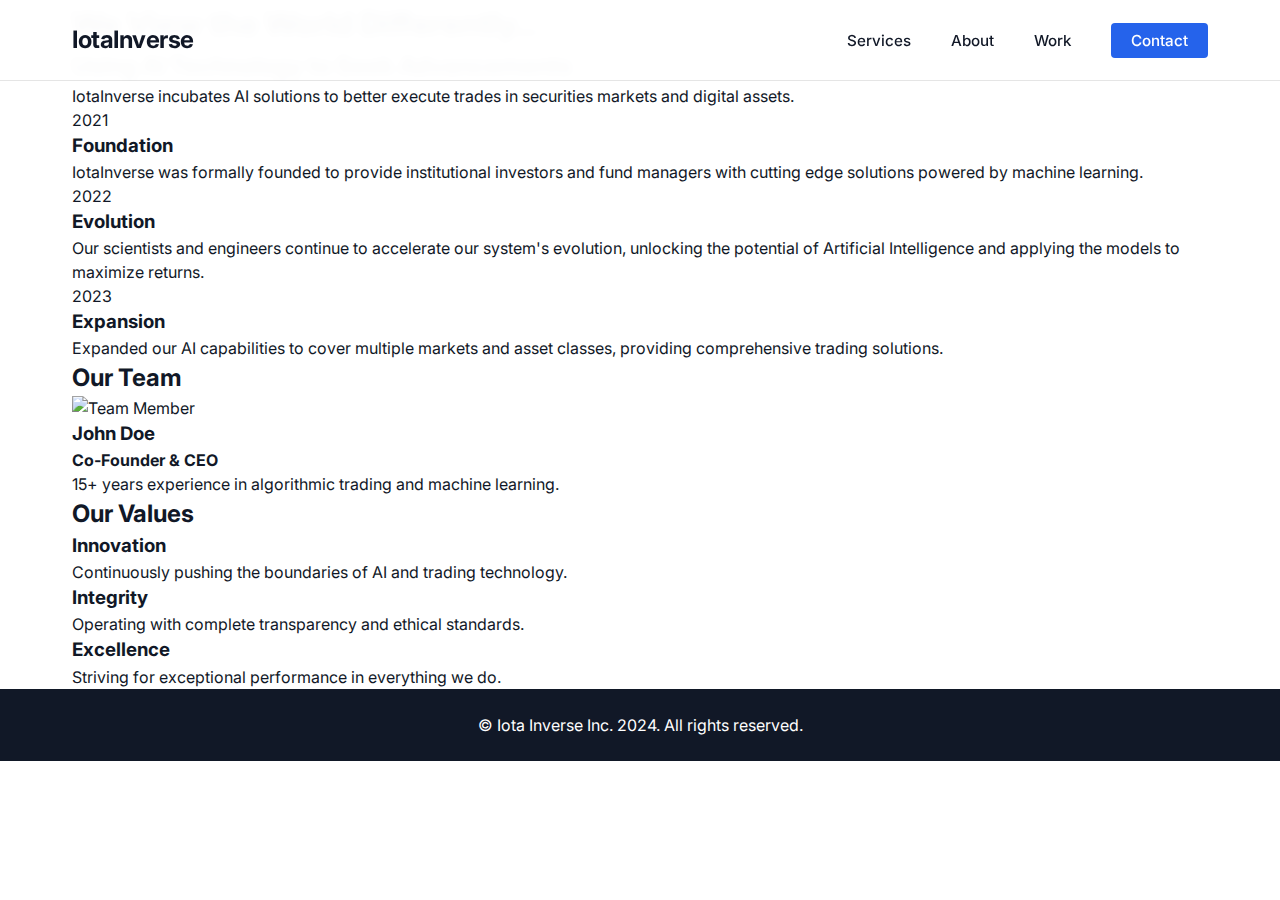
==== about.html @ 5fd57e39 "Create about.html" ====
<!DOCTYPE html>
<html lang="en">
<head>
    <meta charset="UTF-8">
    <meta name="viewport" content="width=device-width, initial-scale=1.0">
    <title>About - IotaInverse</title>
    <link rel="stylesheet" href="styles.css">
    <link href="https://fonts.googleapis.com/css2?family=Inter:wght@400;500;600;700&display=swap" rel="stylesheet">
</head>
<body>
    <!-- Same navbar as index.html -->
    <nav class="navbar">
        <div class="container">
            <a href="/" class="logo">IotaInverse</a>
            <ul class="nav-links">
                <li><a href="#services">Services</a></li>
                <li><a href="/about.html">About</a></li>
                <li><a href="#work">Work</a></li>
                <li><a href="#contact" class="contact-btn">Contact</a></li>
            </ul>
            <button class="mobile-menu-btn">
                <span></span>
                <span></span>
                <span></span>
            </button>
        </div>
    </nav>

    <!-- About Hero Section -->
    <section class="about-hero">
        <div class="container">
            <h1>We View the World Differently...</h1>
            <h2>Using AI Technology to Seek Advancements</h2>
            <p>IotaInverse incubates AI solutions to better execute trades in securities markets and digital assets.</p>
        </div>
    </section>

    <!-- Timeline Section -->
    <section class="timeline">
        <div class="container">
            <div class="timeline-item">
                <div class="year">2021</div>
                <div class="content">
                    <h3>Foundation</h3>
                    <p>IotaInverse was formally founded to provide institutional investors and fund managers with cutting edge solutions powered by machine learning.</p>
                </div>
            </div>
            <div class="timeline-item">
                <div class="year">2022</div>
                <div class="content">
                    <h3>Evolution</h3>
                    <p>Our scientists and engineers continue to accelerate our system's evolution, unlocking the potential of Artificial Intelligence and applying the models to maximize returns.</p>
                </div>
            </div>
            <div class="timeline-item">
                <div class="year">2023</div>
                <div class="content">
                    <h3>Expansion</h3>
                    <p>Expanded our AI capabilities to cover multiple markets and asset classes, providing comprehensive trading solutions.</p>
                </div>
            </div>
        </div>
    </section>

    <!-- Team Section -->
    <section class="team">
        <div class="container">
            <h2>Our Team</h2>
            <div class="team-grid">
                <div class="team-member">
                    <div class="member-image">
                        <img src="pics/team1.jpg" alt="Team Member">
                    </div>
                    <h3>John Doe</h3>
                    <h4>Co-Founder & CEO</h4>
                    <p>15+ years experience in algorithmic trading and machine learning.</p>
                </div>
                <!-- Add more team members as needed -->
            </div>
        </div>
    </section>

    <!-- Values Section -->
    <section class="values">
        <div class="container">
            <h2>Our Values</h2>
            <div class="values-grid">
                <div class="value-card">
                    <h3>Innovation</h3>
                    <p>Continuously pushing the boundaries of AI and trading technology.</p>
                </div>
                <div class="value-card">
                    <h3>Integrity</h3>
                    <p>Operating with complete transparency and ethical standards.</p>
                </div>
                <div class="value-card">
                    <h3>Excellence</h3>
                    <p>Striving for exceptional performance in everything we do.</p>
                </div>
            </div>
        </div>
    </section>

    <!-- Same footer as index.html -->
    <footer>
        <div class="container">
            <p>&copy; Iota Inverse Inc. 2024. All rights reserved.</p>
        </div>
    </footer>
</body>
</html>
---- styles.css ----
/* Base styles */
:root {
    --primary-color: #2563eb;
    --secondary-color: #1e40af;
    --text-dark: #111827;
    --text-light: #6b7280;
    --background-light: #f3f4f6;
    --white: #ffffff;
}

* {
    margin: 0;
    padding: 0;
    box-sizing: border-box;
}

body {
    font-family: 'Inter', sans-serif;
    line-height: 1.5;
    color: var(--text-dark);
}

.container {
    max-width: 1200px;
    margin: 0 auto;
    padding: 0 2rem;
}

/* Navbar Styles */
.navbar {
    position: fixed;
    top: 0;
    left: 0;
    width: 100%;
    background: rgba(255, 255, 255, 0.98);
    backdrop-filter: blur(5px);
    z-index: 1000;
    border-bottom: 1px solid rgba(0, 0, 0, 0.1);
}

.navbar .container {
    display: flex;
    justify-content: space-between;
    align-items: center;
    height: 80px;
}

.logo {
    font-size: 1.5rem;
    font-weight: 700;
    color: var(--text-dark);
    text-decoration: none;
    letter-spacing: -0.5px;
}

.nav-links {
    display: flex;
    gap: 2.5rem;
    list-style: none;
}

.nav-links a {
    text-decoration: none;
    color: var(--text-dark);
    font-weight: 500;
    font-size: 0.95rem;
    transition: color 0.3s ease;
}

.nav-links a:hover {
    color: var(--primary-color);
}

.contact-btn {
    padding: 0.5rem 1.25rem;
    background: var(--primary-color);
    color: var(--white) !important;
    border-radius: 4px;
    transition: background-color 0.3s ease !important;
}

.contact-btn:hover {
    background: var(--secondary-color);
    color: var(--white) !important;
}

/* Hero Section */
.hero {
    padding: 160px 0 100px;
    background: linear-gradient(
        to bottom right,
        rgba(37, 99, 235, 0.1),
        rgba(30, 64, 175, 0.1)
    );
    overflow: hidden;
    position: relative;
}

.hero-split {
    position: relative;
    z-index: 2;
}

.hero-content {
    flex: 1;
    max-width: 50%;
    position: relative;
}

.hero-image {
    position: absolute;
    right: 0;
    top: 0;
    width: 50%;
    height: 100%;
    z-index: 1;
}

.analytics-image {
    width: 100%;
    height: 100%;
    object-fit: cover;
    object-position: center;
}

.hero::after {
    content: '';
    position: absolute;
    top: 0;
    left: 50%;
    right: 0;
    bottom: 0;
    background: linear-gradient(
        to right,
        rgba(255, 255, 255, 0.3) 0%,
        rgba(255, 255, 255, 0) 100%
    );
    z-index: 1;
}

.hero h1 {
    font-size: 3.5rem;
    line-height: 1.1;
    margin-bottom: 1.5rem;
    font-weight: 700;
    letter-spacing: -1px;
}

.hero p {
    font-size: 1.25rem;
    color: var(--text-light);
    margin-bottom: 2.5rem;
}

.hero-buttons {
    display: flex;
    gap: 1rem;
}

.primary-btn {
    padding: 0.875rem 1.75rem;
    background: var(--primary-color);
    color: var(--white);
    text-decoration: none;
    border-radius: 4px;
    font-weight: 500;
    transition: background-color 0.3s ease;
}

.primary-btn:hover {
    background: var(--secondary-color);
}

.secondary-btn {
    padding: 0.875rem 1.75rem;
    background: var(--white);
    color: var(--text-dark);
    text-decoration: none;
    border-radius: 4px;
    font-weight: 500;
    border: 1px solid rgba(0, 0, 0, 0.1);
    transition: background-color 0.3s ease;
}

.secondary-btn:hover {
    background: var(--background-light);
}

/* Mobile Menu Button */
.mobile-menu-btn {
    display: none;
    background: none;
    border: none;
    cursor: pointer;
    padding: 0.5rem;
}

.mobile-menu-btn span {
    display: block;
    width: 24px;
    height: 2px;
    background: var(--text-dark);
    margin: 4px 0;
    transition: 0.3s;
}

/* Services Section */
.services {
    padding: 80px 0;
    background: var(--white);
}

.services h2 {
    text-align: center;
    margin-bottom: 3rem;
    font-size: 2.5rem;
}

.services-grid {
    display: grid;
    grid-template-columns: repeat(auto-fit, minmax(300px, 1fr));
    gap: 2rem;
    padding: 0 2rem;
}

.service-card {
    background: var(--white);
    padding: 2rem;
    border-radius: 8px;
    box-shadow: 0 4px 6px rgba(0,0,0,0.1);
    transition: transform 0.3s ease;
}

.service-card:hover {
    transform: translateY(-5px);
}

.service-card h3 {
    color: var(--primary-color);
    margin-bottom: 1rem;
}

/* Case Studies Section */
.case-studies {
    padding: 80px 0;
    background: var(--light-bg);
}

.case-study-grid {
    display: grid;
    grid-template-columns: repeat(auto-fit, minmax(300px, 1fr));
    gap: 2rem;
    padding: 0 2rem;
}

.case-study-card {
    background: var(--white);
    border-radius: 8px;
    overflow: hidden;
    box-shadow: 0 4px 6px rgba(0,0,0,0.1);
}

.case-study-card img {
    width: 100%;
    height: 200px;
    object-fit: cover;
}

.case-study-card h3 {
    padding: 1.5rem 1.5rem 0.5rem;
}

.case-study-card p {
    padding: 0 1.5rem 1.5rem;
}

.case-study-card a {
    display: inline-block;
    padding: 0 1.5rem 1.5rem;
    color: var(--primary-color);
    text-decoration: none;
}

/* Tech Stack Section */
.tech-stack {
    padding: 80px 0;
    background: var(--white);
    text-align: center;
}

.tech-icons {
    display: grid;
    grid-template-columns: repeat(auto-fit, minmax(100px, 1fr));
    gap: 2rem;
    padding: 2rem;
    max-width: 1000px;
    margin: 0 auto;
}

/* Responsive Design */
@media (max-width: 1024px) {
    .hero {
        min-height: auto;
        padding: 120px 0 60px;
    }

    .hero-split {
        flex-direction: column;
    }

    .hero-content {
        max-width: 100%;
        padding: 2rem;
        text-align: center;
    }

    .hero-image {
        max-width: 100%;
        min-height: 400px;
        position: relative;
    }

    .analytics-image {
        position: relative;
        height: 400px;
    }

    .hero-buttons {
        justify-content: center;
    }
}

@media (max-width: 768px) {
    .nav-links {
        display: none;
    }

    .mobile-menu-btn {
        display: block;
    }

    .hero h1 {
        font-size: 2.5rem;
    }

    .hero p {
        font-size: 1.125rem;
    }

    .hero-buttons {
        flex-direction: column;
    }

    .hero-buttons a {
        text-align: center;
    }

    .services-grid,
    .case-study-grid {
        grid-template-columns: 1fr;
    }

    .hero-image {
        min-height: 300px;
    }

    .analytics-image {
        height: 300px;
    }
}

/* Enhanced Features Section */
.features {
    padding: 80px 0;
    background: var(--white);
}

.features-grid {
    display: grid;
    grid-template-columns: repeat(auto-fit, minmax(250px, 1fr));
    gap: 2rem;
}

.feature-card {
    text-align: center;
    padding: 2rem;
    background: var(--white);
    border-radius: 8px;
    box-shadow: 0 4px 6px rgba(0,0,0,0.1);
    transition: transform 0.3s ease;
}

.feature-card:hover {
    transform: translateY(-5px);
}

.feature-card h3 {
    color: var(--primary-color);
    margin-bottom: 1rem;
    font-size: 1.5rem;
}

/* Performance Section */
.performance {
    padding: 80px 0;
    background: var(--white);
}

.performance h2 {
    text-align: center;
    font-size: 2.5rem;
    margin-bottom: 3rem;
    color: var(--text-dark);
}

.report-container {
    max-width: 1200px;
    margin: 0 auto;
    padding: 0 2rem;
}

.report-image {
    width: 100%;
    height: auto;
    border-radius: 8px;
    box-shadow: 0 4px 20px rgba(0, 0, 0, 0.1);
}

/* Contact Form */
.contact {
    padding: 80px 0;
    background: var(--white);
}

.contact-form {
    max-width: 600px;
    margin: 0 auto;
}

.form-group {
    margin-bottom: 1.5rem;
}

.form-group label {
    display: block;
    margin-bottom: 0.5rem;
    color: var(--text-dark);
    font-weight: 500;
}

.form-group input,
.form-group textarea {
    width: 100%;
    padding: 0.75rem;
    border: 1px solid #ddd;
    border-radius: 4px;
    font-family: inherit;
}

.submit-btn {
    background: var(--primary-color);
    color: var(--white);
    border: none;
    padding: 1rem 2rem;
    border-radius: 4px;
    cursor: pointer;
    font-size: 1rem;
    transition: background-color 0.3s ease;
}

.submit-btn:hover {
    background: var(--secondary-color);
}

/* Footer */
footer {
    background: var(--text-dark);
    color: var(--white);
    padding: 1.5rem 0;
    text-align: center;
}

/* Logo Styles */
.logo img {
    height: 40px;
    width: auto;
}

/* Advantages Section */
.advantages {
    padding: 80px 0;
    background: var(--white);
}

.advantages-grid {
    display: grid;
    grid-template-columns: repeat(auto-fit, minmax(300px, 1fr));
    gap: 2rem;
}

.advantage-card {
    padding: 2rem;
    background: var(--light-bg);
    border-radius: 8px;
    transition: transform 0.3s ease;
}

.advantage-card:hover {
    transform: translateY(-5px);
}

.advantage-card h3 {
    color: var(--primary-color);
    margin-bottom: 1rem;
}

/* Form feedback states */
.form-group input:valid,
.form-group textarea:valid {
    border-color: #4ade80;
}

.form-group input:invalid:not(:placeholder-shown),
.form-group textarea:invalid:not(:placeholder-shown) {
    border-color: #ef4444;
}

.submit-btn:disabled {
    opacity: 0.7;
    cursor: not-allowed;
}

/* Add loading animation for button */
@keyframes loading {
    0% { opacity: 1; }
    50% { opacity: 0.5; }
    100% { opacity: 1; }
}

.submit-btn:disabled {
    animation: loading 1.5s infinite;
}

/* Add smooth scrolling */
html {
    scroll-behavior: smooth;
}

/* Responsive adjustments */
@media (max-width: 768px) {
    .performance {
        padding: 60px 0;
    }

    .performance h2 {
        font-size: 2rem;
        margin-bottom: 2rem;
    }

    .report-container {
        padding: 0 1rem;
    }
}
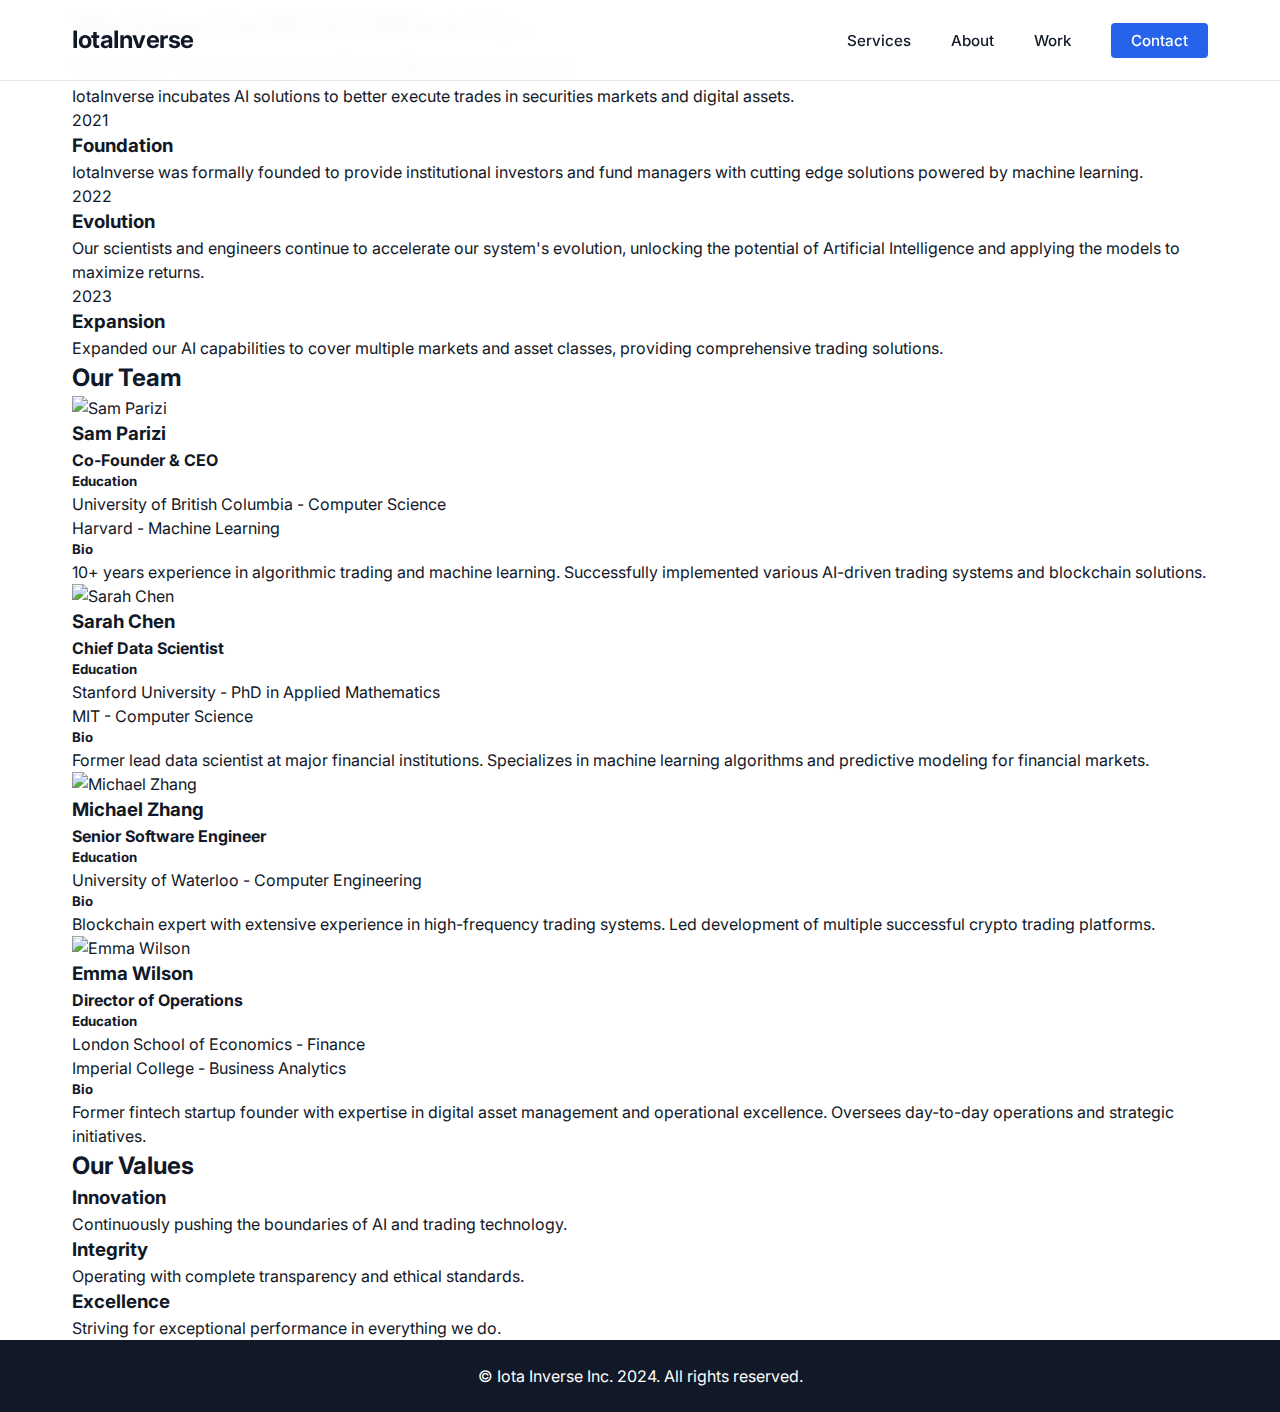
==== commit 91212190: "Update about.html" ====
--- a/about.html
+++ b/about.html
@@ -11,12 +11,12 @@
     <!-- Same navbar as index.html -->
     <nav class="navbar">
         <div class="container">
-            <a href="/" class="logo">IotaInverse</a>
+            <a href="index.html" class="logo">IotaInverse</a>
             <ul class="nav-links">
-                <li><a href="#services">Services</a></li>
-                <li><a href="/about.html">About</a></li>
-                <li><a href="#work">Work</a></li>
-                <li><a href="#contact" class="contact-btn">Contact</a></li>
+                <li><a href="index.html#services">Services</a></li>
+                <li><a href="about.html">About</a></li>
+                <li><a href="index.html#work">Work</a></li>
+                <li><a href="index.html#contact" class="contact-btn">Contact</a></li>
             </ul>
             <button class="mobile-menu-btn">
                 <span></span>
@@ -69,13 +69,62 @@
             <div class="team-grid">
                 <div class="team-member">
                     <div class="member-image">
-                        <img src="pics/team1.jpg" alt="Team Member">
+                        <img src="pics/team1.jpg" alt="Sam Parizi">
                     </div>
-                    <h3>John Doe</h3>
+                    <h3>Sam Parizi</h3>
                     <h4>Co-Founder & CEO</h4>
-                    <p>15+ years experience in algorithmic trading and machine learning.</p>
+                    <div class="member-details">
+                        <h5>Education</h5>
+                        <p>University of British Columbia - Computer Science</p>
+                        <p>Harvard - Machine Learning</p>
+                        <h5>Bio</h5>
+                        <p>10+ years experience in algorithmic trading and machine learning. Successfully implemented various AI-driven trading systems and blockchain solutions.</p>
+                    </div>
                 </div>
-                <!-- Add more team members as needed -->
+
+                <div class="team-member">
+                    <div class="member-image">
+                        <img src="pics/team2.jpg" alt="Sarah Chen">
+                    </div>
+                    <h3>Sarah Chen</h3>
+                    <h4>Chief Data Scientist</h4>
+                    <div class="member-details">
+                        <h5>Education</h5>
+                        <p>Stanford University - PhD in Applied Mathematics</p>
+                        <p>MIT - Computer Science</p>
+                        <h5>Bio</h5>
+                        <p>Former lead data scientist at major financial institutions. Specializes in machine learning algorithms and predictive modeling for financial markets.</p>
+                    </div>
+                </div>
+
+                <div class="team-member">
+                    <div class="member-image">
+                        <img src="pics/team3.jpg" alt="Michael Zhang">
+                    </div>
+                    <h3>Michael Zhang</h3>
+                    <h4>Senior Software Engineer</h4>
+                    <div class="member-details">
+                        <h5>Education</h5>
+                        <p>University of Waterloo - Computer Engineering</p>
+                        <h5>Bio</h5>
+                        <p>Blockchain expert with extensive experience in high-frequency trading systems. Led development of multiple successful crypto trading platforms.</p>
+                    </div>
+                </div>
+
+                <div class="team-member">
+                    <div class="member-image">
+                        <img src="pics/team4.jpg" alt="Emma Wilson">
+                    </div>
+                    <h3>Emma Wilson</h3>
+                    <h4>Director of Operations</h4>
+                    <div class="member-details">
+                        <h5>Education</h5>
+                        <p>London School of Economics - Finance</p>
+                        <p>Imperial College - Business Analytics</p>
+                        <h5>Bio</h5>
+                        <p>Former fintech startup founder with expertise in digital asset management and operational excellence. Oversees day-to-day operations and strategic initiatives.</p>
+                    </div>
+                </div>
             </div>
         </div>
     </section>
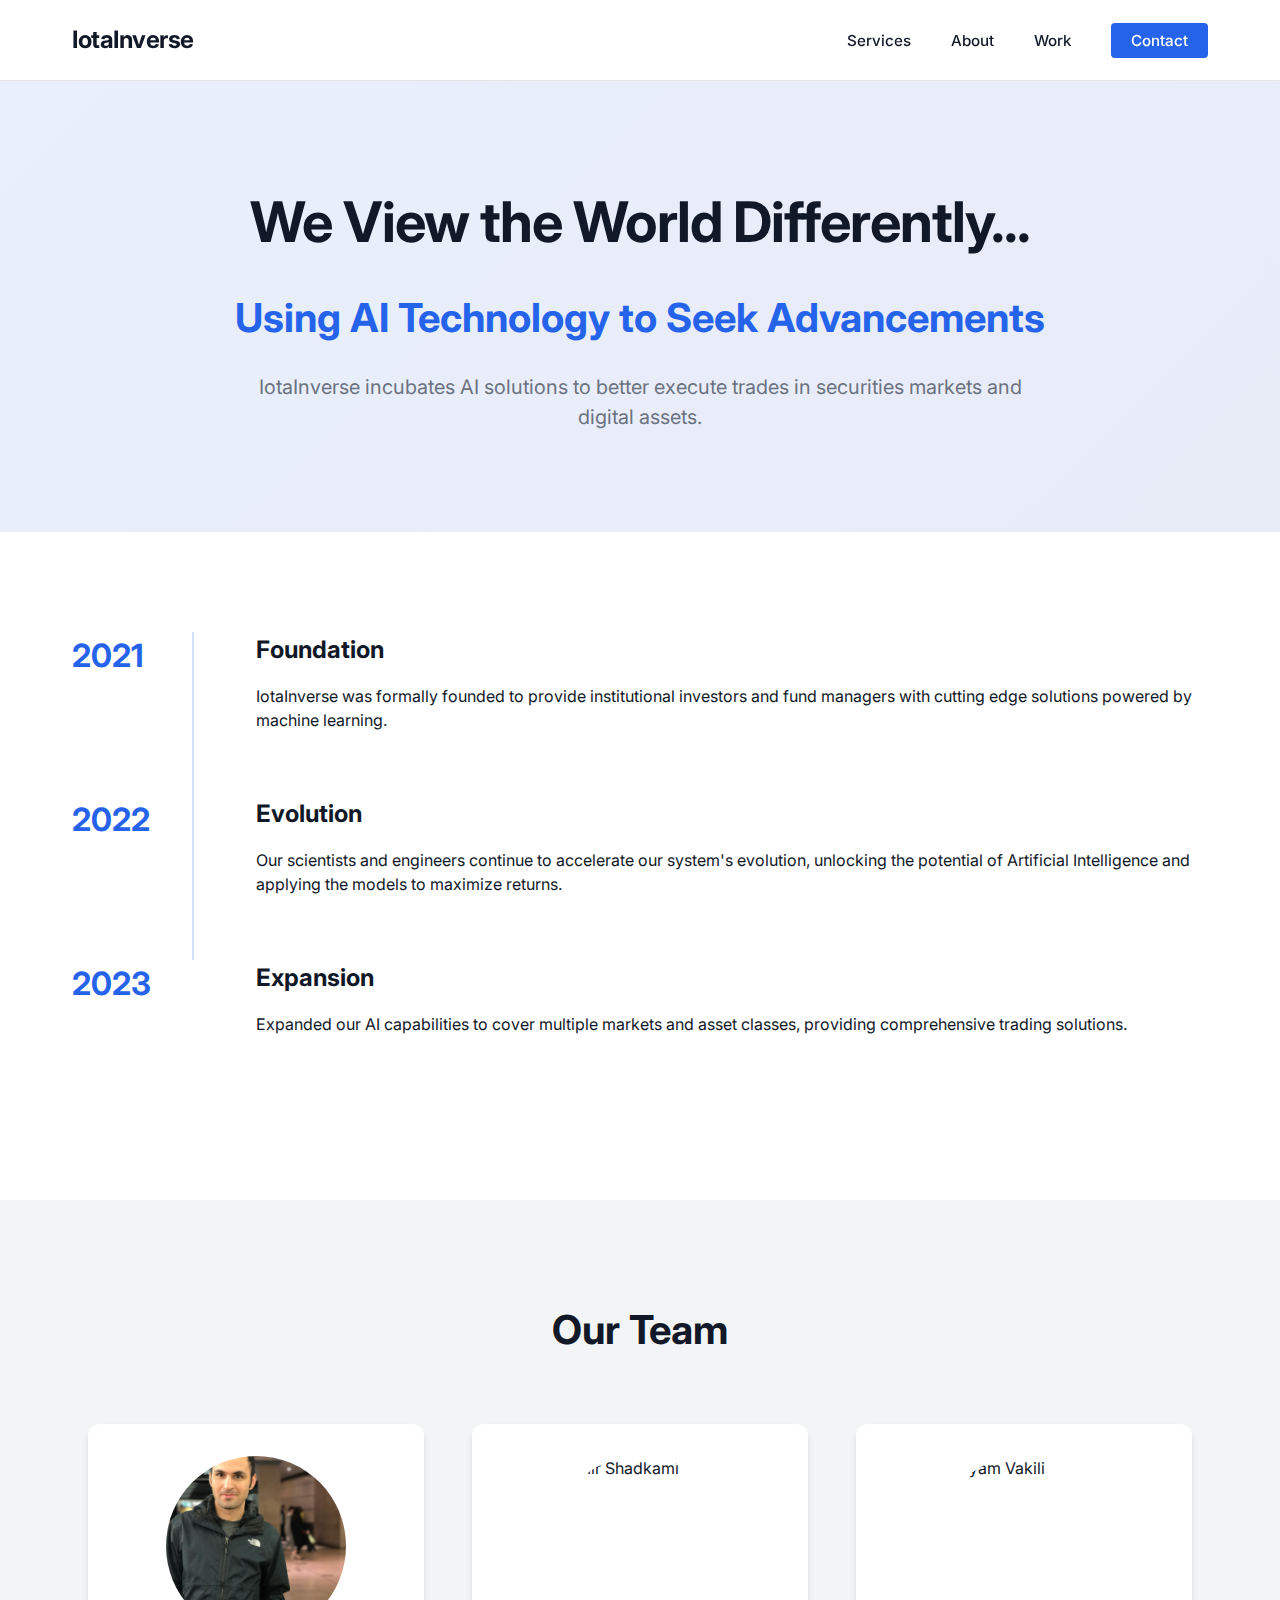
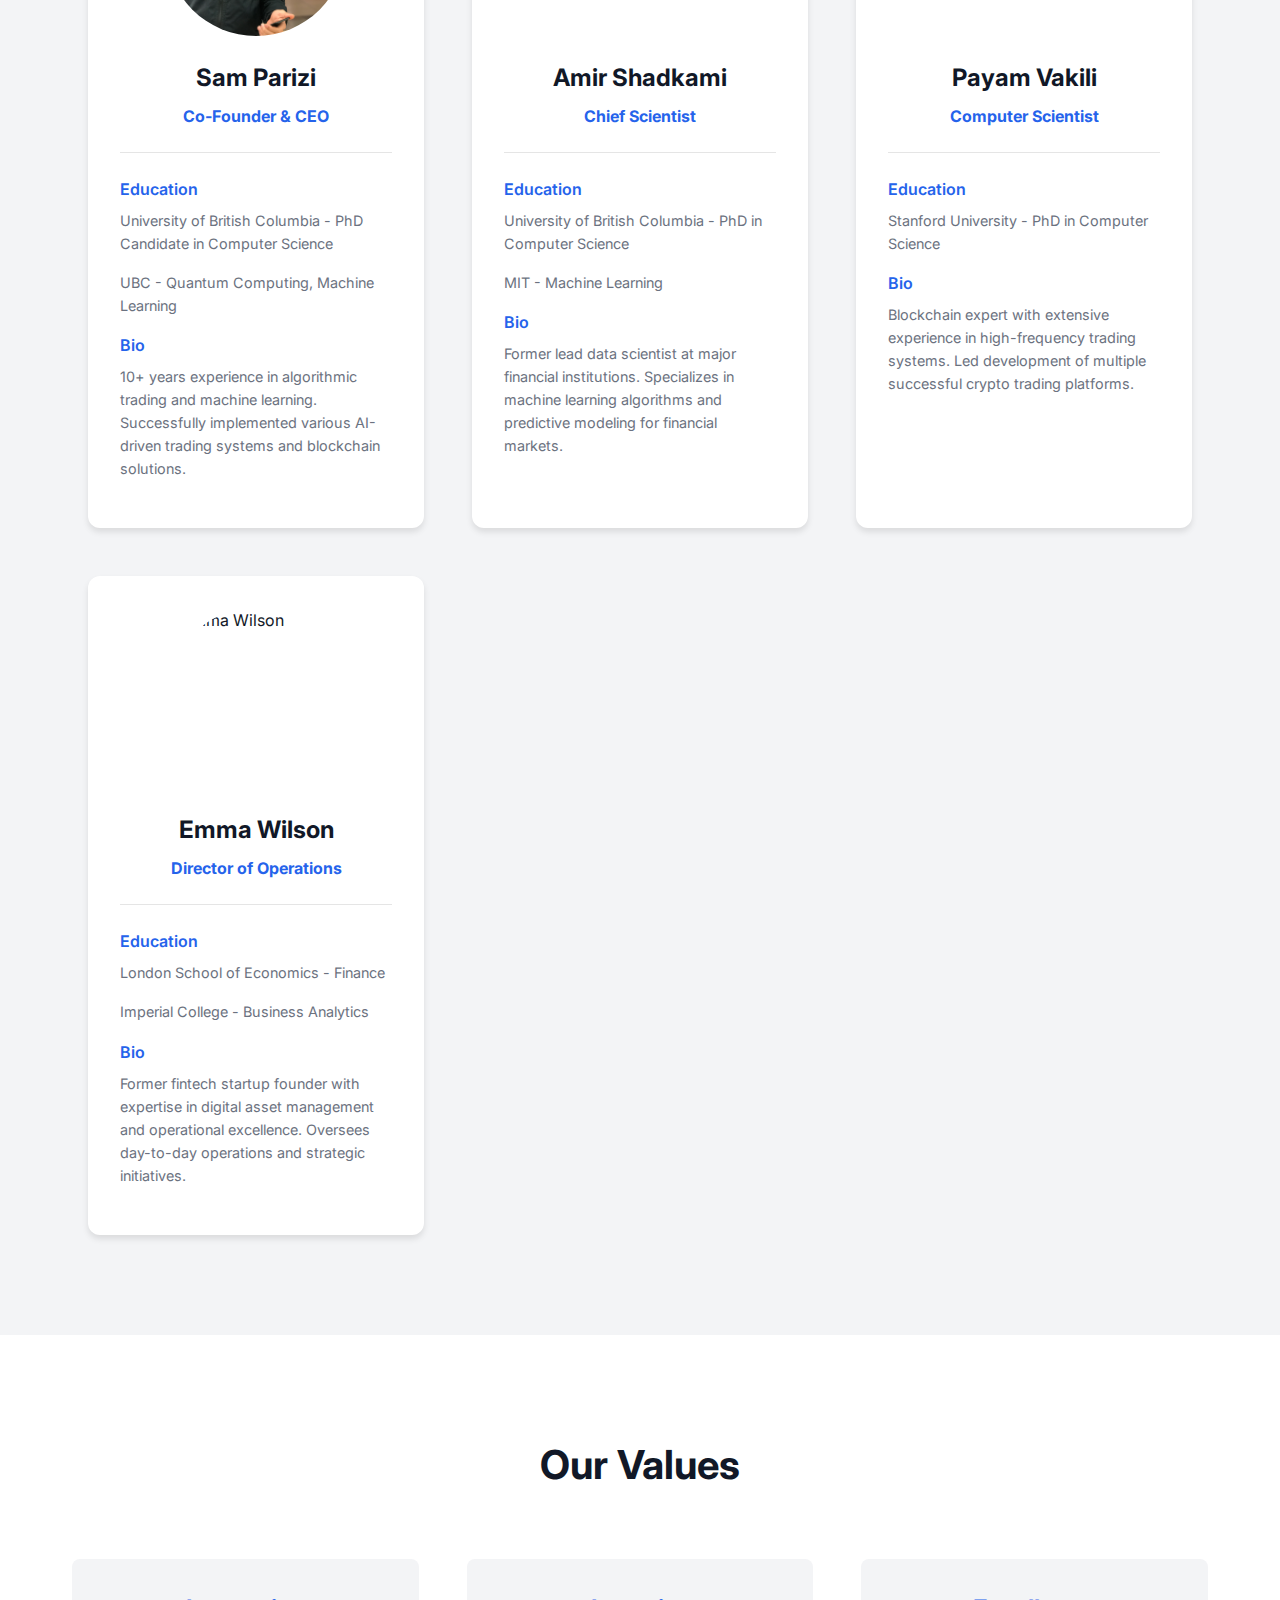
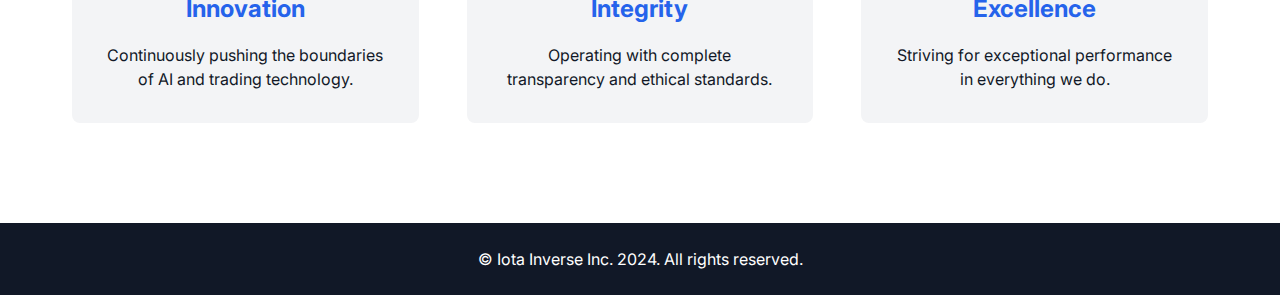
==== commit d762b850: "Update about.html" ====
--- a/about.html
+++ b/about.html
@@ -75,8 +75,8 @@
                     <h4>Co-Founder & CEO</h4>
                     <div class="member-details">
                         <h5>Education</h5>
-                        <p>University of British Columbia - Computer Science</p>
-                        <p>Harvard - Machine Learning</p>
+                        <p>University of British Columbia - PhD Candidate in Computer Science</p>
+                        <p>UBC - Quantum Computing, Machine Learning</p>
                         <h5>Bio</h5>
                         <p>10+ years experience in algorithmic trading and machine learning. Successfully implemented various AI-driven trading systems and blockchain solutions.</p>
                     </div>
@@ -84,14 +84,14 @@
 
                 <div class="team-member">
                     <div class="member-image">
-                        <img src="pics/team2.jpg" alt="Sarah Chen">
+                        <img src="pics/team2.jpg" alt="Amir Shadkami">
                     </div>
-                    <h3>Sarah Chen</h3>
-                    <h4>Chief Data Scientist</h4>
+                    <h3>Amir Shadkami</h3>
+                    <h4>Chief Scientist</h4>
                     <div class="member-details">
                         <h5>Education</h5>
-                        <p>Stanford University - PhD in Applied Mathematics</p>
-                        <p>MIT - Computer Science</p>
+                        <p>University of British Columbia - PhD in Computer Science</p>
+                        <p>MIT - Machine Learning</p>
                         <h5>Bio</h5>
                         <p>Former lead data scientist at major financial institutions. Specializes in machine learning algorithms and predictive modeling for financial markets.</p>
                     </div>
@@ -99,13 +99,13 @@
 
                 <div class="team-member">
                     <div class="member-image">
-                        <img src="pics/team3.jpg" alt="Michael Zhang">
+                        <img src="pics/team3.jpg" alt="Payam Vakili">
                     </div>
-                    <h3>Michael Zhang</h3>
-                    <h4>Senior Software Engineer</h4>
+                    <h3>Payam Vakili</h3>
+                    <h4>Computer Scientist</h4>
                     <div class="member-details">
                         <h5>Education</h5>
-                        <p>University of Waterloo - Computer Engineering</p>
+                        <p>Stanford University - PhD in Computer Science</p>
                         <h5>Bio</h5>
                         <p>Blockchain expert with extensive experience in high-frequency trading systems. Led development of multiple successful crypto trading platforms.</p>
                     </div>
--- a/styles.css
+++ b/styles.css
@@ -560,4 +560,219 @@
     .report-container {
         padding: 0 1rem;
     }
+}
+
+/* About Page Styles */
+.about-hero {
+    padding: 180px 0 100px;
+    background: linear-gradient(135deg, rgba(37, 99, 235, 0.1), rgba(30, 64, 175, 0.1));
+    text-align: center;
+}
+
+.about-hero h1 {
+    font-size: 3.5rem;
+    margin-bottom: 1.5rem;
+    font-weight: 700;
+    letter-spacing: -1px;
+}
+
+.about-hero h2 {
+    font-size: 2.5rem;
+    color: var(--primary-color);
+    margin-bottom: 1.5rem;
+}
+
+.about-hero p {
+    font-size: 1.25rem;
+    color: var(--text-light);
+    max-width: 800px;
+    margin: 0 auto;
+}
+
+/* Timeline Styles */
+.timeline {
+    padding: 100px 0;
+    background: var(--white);
+}
+
+.timeline-item {
+    display: flex;
+    gap: 4rem;
+    margin-bottom: 4rem;
+    position: relative;
+}
+
+.timeline-item::before {
+    content: '';
+    position: absolute;
+    left: 120px;
+    top: 0;
+    bottom: -4rem;
+    width: 2px;
+    background: var(--primary-color);
+    opacity: 0.2;
+}
+
+.timeline-item:last-child::before {
+    display: none;
+}
+
+.year {
+    font-size: 2rem;
+    font-weight: 700;
+    color: var(--primary-color);
+    width: 120px;
+    flex-shrink: 0;
+}
+
+.content h3 {
+    font-size: 1.5rem;
+    margin-bottom: 1rem;
+}
+
+/* Team Styles */
+.team {
+    padding: 100px 0;
+    background: var(--background-light);
+}
+
+.team h2 {
+    text-align: center;
+    margin-bottom: 4rem;
+    font-size: 2.5rem;
+}
+
+.team-grid {
+    display: grid;
+    grid-template-columns: repeat(auto-fit, minmax(280px, 1fr));
+    gap: 3rem;
+    padding: 0 1rem;
+}
+
+.team-member {
+    background: white;
+    border-radius: 12px;
+    padding: 2rem;
+    box-shadow: 0 4px 6px rgba(0, 0, 0, 0.1);
+    transition: transform 0.3s ease;
+}
+
+.team-member:hover {
+    transform: translateY(-5px);
+}
+
+.member-image {
+    width: 180px;
+    height: 180px;
+    margin: 0 auto 1.5rem;
+    border-radius: 50%;
+    overflow: hidden;
+}
+
+.member-image img {
+    width: 100%;
+    height: 100%;
+    object-fit: cover;
+}
+
+.team-member h3 {
+    font-size: 1.5rem;
+    margin-bottom: 0.5rem;
+    text-align: center;
+}
+
+.team-member h4 {
+    color: var(--primary-color);
+    margin-bottom: 1.5rem;
+    text-align: center;
+    font-size: 1rem;
+}
+
+.member-details {
+    border-top: 1px solid rgba(0, 0, 0, 0.1);
+    padding-top: 1.5rem;
+}
+
+.member-details h5 {
+    color: var(--primary-color);
+    font-size: 1rem;
+    margin-bottom: 0.5rem;
+    font-weight: 600;
+}
+
+.member-details p {
+    font-size: 0.9rem;
+    color: var(--text-light);
+    margin-bottom: 1rem;
+    line-height: 1.6;
+}
+
+/* Values Styles */
+.values {
+    padding: 100px 0;
+    background: var(--white);
+}
+
+.values h2 {
+    text-align: center;
+    margin-bottom: 4rem;
+    font-size: 2.5rem;
+}
+
+.values-grid {
+    display: grid;
+    grid-template-columns: repeat(auto-fit, minmax(300px, 1fr));
+    gap: 3rem;
+}
+
+.value-card {
+    text-align: center;
+    padding: 2rem;
+    background: var(--background-light);
+    border-radius: 8px;
+    transition: transform 0.3s ease;
+}
+
+.value-card:hover {
+    transform: translateY(-5px);
+}
+
+.value-card h3 {
+    color: var(--primary-color);
+    margin-bottom: 1rem;
+    font-size: 1.5rem;
+}
+
+/* Responsive Adjustments */
+@media (max-width: 768px) {
+    .about-hero h1 {
+        font-size: 2.5rem;
+    }
+
+    .about-hero h2 {
+        font-size: 2rem;
+    }
+
+    .timeline-item {
+        flex-direction: column;
+        gap: 1rem;
+    }
+
+    .timeline-item::before {
+        left: 0;
+    }
+
+    .year {
+        width: auto;
+    }
+
+    .team-grid {
+        grid-template-columns: 1fr;
+        gap: 2rem;
+    }
+
+    .member-image {
+        width: 150px;
+        height: 150px;
+    }
 } 
